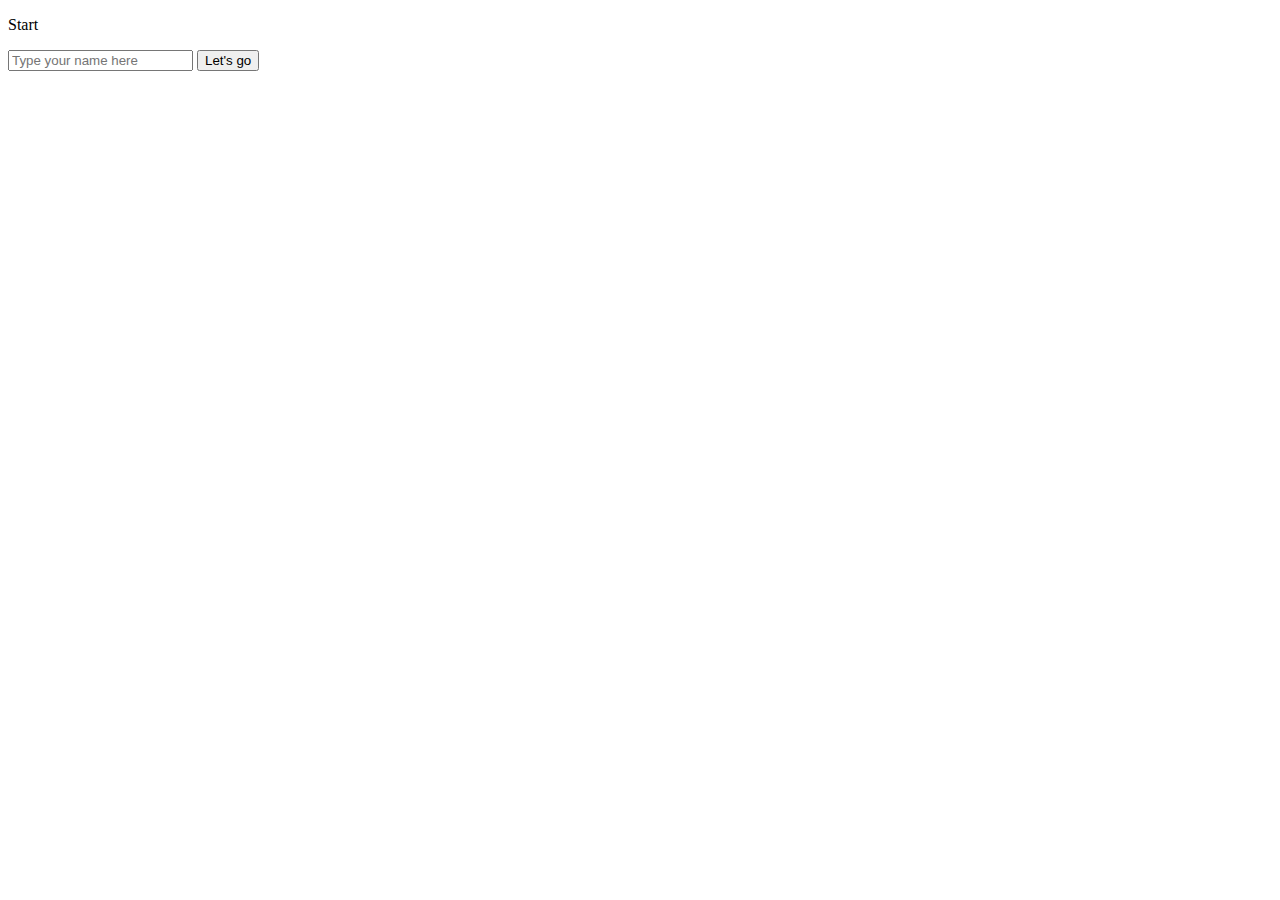
==== index.html @ 32b76308 "test" ====
<!DOCTYPE html>
<html lang="en">
<head>
    <meta charset="UTF-8">
    <meta http-equiv="X-UA-Compatible" content="IE=edge">
    <meta name="viewport" content="width=device-width, initial-scale=1.0">
    <title>Design app</title>
    <link rel="stylesheet" href="css/style.css">
</head>
<body>
    <header>
        <p>Start</p>
    </header>

    <div class="flex-parent">
        <div class="logo">     
        </div>
        
        
        <form class="frontpage-form" action="list.php?p=exercise">
            <input type="text" placeholder="Type your name here" class="name-input">
            <input type="submit" value="Let's go"  class="main-button">
        </form>
    </div><!-- flex parent -->


</body>
</html>
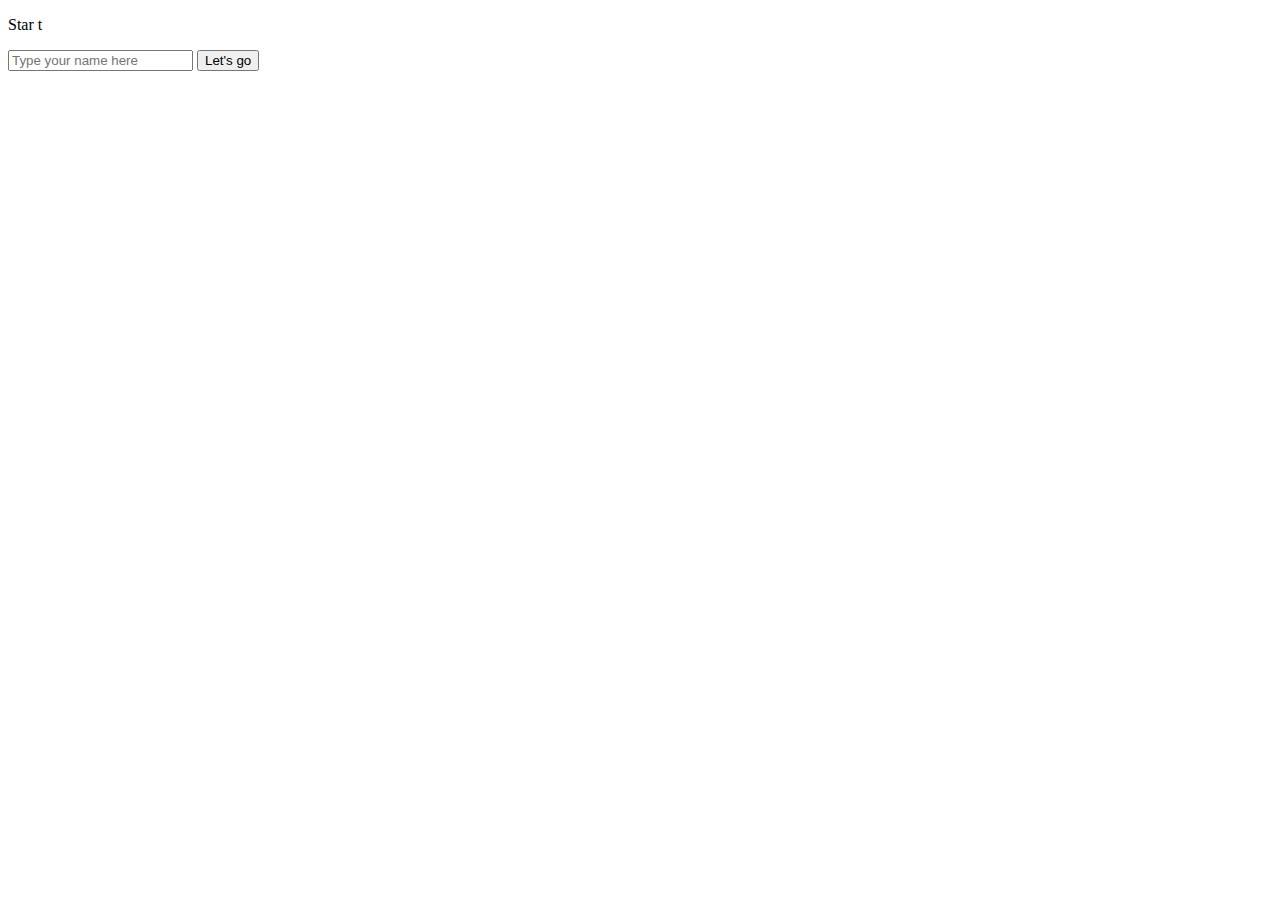
==== commit fae9ffca: "added images" ====
--- a/index.html
+++ b/index.html
@@ -9,13 +9,13 @@
 </head>
 <body>
     <header>
-        <p>Start</p>
+        <p>Star t</p>
     </header>
 
     <div class="flex-parent">
         <div class="logo">     
         </div>
-        
+
         
         <form class="frontpage-form" action="list.php?p=exercise">
             <input type="text" placeholder="Type your name here" class="name-input">
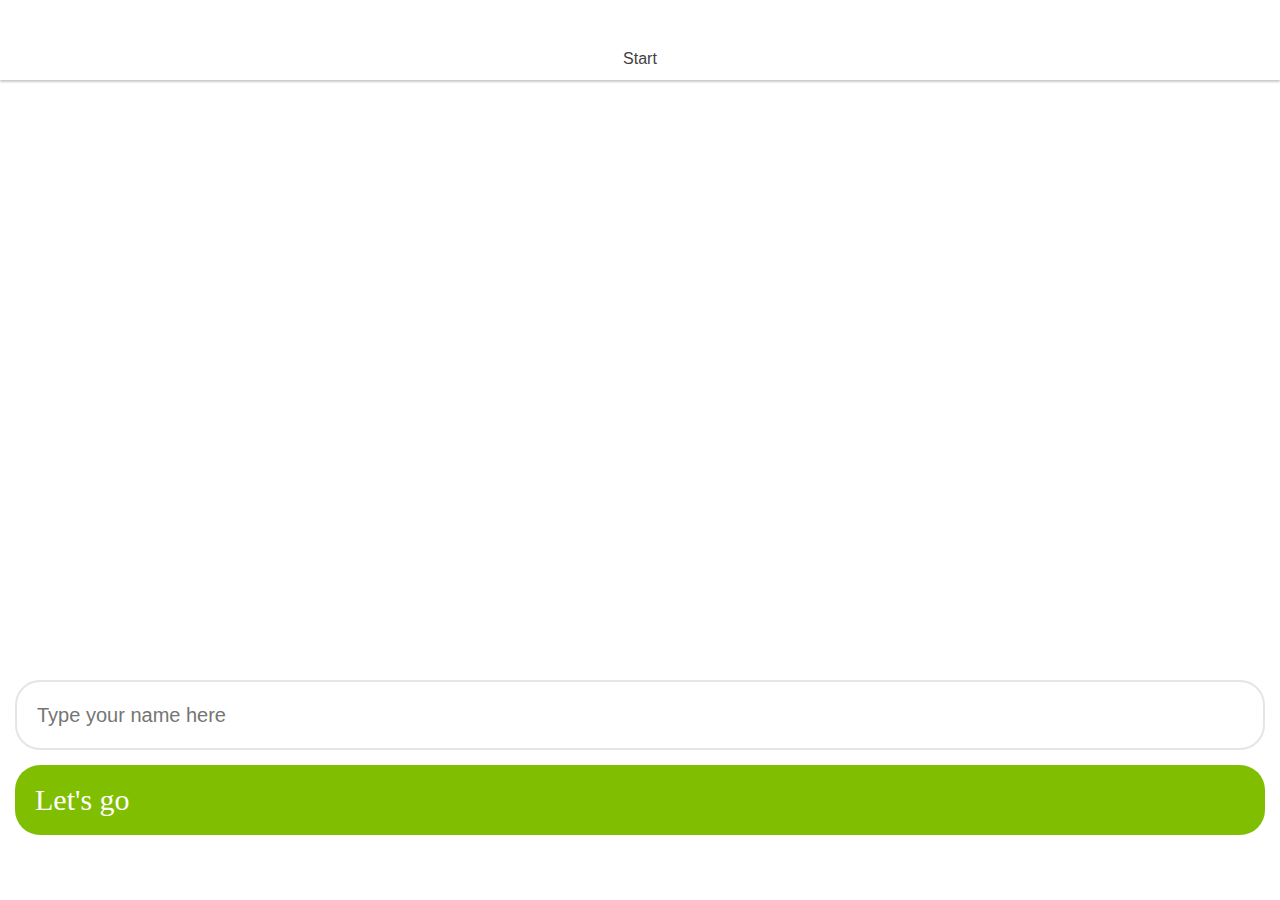
==== commit 26e4fdb6: "merge" ====
--- a/index.html
+++ b/index.html
@@ -9,13 +9,12 @@
 </head>
 <body>
     <header>
-        <p>Star t</p>
+        <p>Start</p>
     </header>
 
     <div class="flex-parent">
         <div class="logo">     
         </div>
-
         
         <form class="frontpage-form" action="list.php?p=exercise">
             <input type="text" placeholder="Type your name here" class="name-input">
--- a/css/style.css
+++ b/css/style.css
@@ -0,0 +1,233 @@
+@font-face {
+    font-family: 'HitandRun!-Regular';
+    src: url('fonts/HitandRun!-Regular.eot');
+    src: url('fonts/HitandRun!-Regular.eot?#iefix') format('embedded-opentype'),
+         url('fonts/HitandRun!-Regular.svg#HitandRun!-Regular') format('svg'),
+         url('fonts/HitandRun!-Regular.ttf') format('truetype'),
+         url('fonts/HitandRun!-Regular.woff') format('woff'),
+         url('fonts/HitandRun!-Regular.woff2') format('woff2');
+    font-weight: normal;
+    font-style: normal;
+  }
+
+html::-webkit-scrollbar {
+    display: none;
+  }
+
+  
+
+h1,h2,h3,h4,h5,h6 {
+    text-shadow: none;
+    margin-top:2em;
+    margin-bottom:0.5em;
+}
+
+.wrapper {
+    padding:10px;
+}
+
+* {
+    padding:0;
+    margin:0;
+    box-sizing: border-box;
+    font-family: Arial, Helvetica, sans-serif;
+}
+
+
+
+header {
+    height:80px;
+    box-shadow: 0px 2px 2px rgb(202, 202, 202);
+    text-align:center;
+    padding-top:50px;
+    position: sticky;
+    top:0;
+    background:white;
+}
+
+header p {
+    color:rgb(63, 63, 63);
+}
+
+
+
+
+.scroll-vertical {
+    overflow-y:scroll;
+    display:flex;
+    margin:0 -10px;
+    padding-right:50px;
+}
+
+
+.scroll-vertical::-webkit-scrollbar {
+    display: none;
+  }
+
+
+.list-grid {
+    display: grid;
+    grid-template-columns: 1fr 1fr;
+    row-gap: 10px;
+    column-gap: 10px;
+}
+
+.large-card {
+    min-width:88vw;
+    height:200px;
+    background-color: #71726e;
+    margin-left:10px;
+    border-radius:15px;
+}
+
+.large-card:last-child {
+    min-width:20px;
+    background:none;
+}
+
+.small-card {
+    height:150px;
+    background-color: #71726e;
+    border-radius:15px;
+
+}
+
+nav {
+    width:70vw;
+    box-shadow: 0px 4px 10px 2px rgba(0, 0, 0, 0.2);
+    border:1px solid white;
+    height: 90px;
+    border-radius: 25px;
+    background:whitesmoke;
+    margin:0 auto;
+
+    pointer-events:all;
+}
+
+nav ul {
+    display:flex;
+    list-style:none;
+    justify-content: space-evenly;
+    align-items: center;
+    height: 100%;
+}
+.outer-nav-bottom {
+    pointer-events: none;
+    position:fixed;
+    bottom:5vh;
+    width:100%;
+}
+.logo {
+    background-image: url('img/logo2.png') ;
+    margin: 50px auto 0 auto;
+    width:300px;
+    height:300px;
+    background-size:cover;
+
+}
+
+.flex-parent {
+    display:flex;
+    flex-direction: column;
+}
+
+/* body{
+    background-image: url('img/logo2.png') ;
+    background-repeat:no-repeat;
+    background-attachment:fixed;
+    background-position: center center;
+    background-size: auto auto;
+    margin-left: 0;
+    margin-right: 0;
+    -webkit-background-size: cover;
+-moz-background-size: cover;
+-o-background-size: cover;
+background-size: cover
+} */
+
+/* #E5E5E5 */ 
+.name-input {
+    border: 2px solid #E5E5E5;
+    margin-top: 50px;
+    width: 100%;
+    height: 70px;
+    border-radius: 25px;
+    padding: 20px;
+    font-size: 20px;
+}
+input:focus, textarea:focus, select:focus{
+    outline: none;
+}
+.main-button{
+    border-radius: 25px;
+    width: 100%;
+    height: 70px;
+    border:0;
+    background-color: #7fbe00 ;
+    color: white;
+    font-size: 30px;
+    text-align: left;
+    font-family: 'HitandRun!-Regular';
+    padding: 20px;
+    line-height: 0px;
+    margin-top: 15px;
+
+
+}
+
+.frontpage-form {
+    width:100%;
+    position: absolute;
+    bottom: 50px;
+    padding:15px;
+
+}
+
+/* SESSION */
+/*_____________ */
+
+.video-box {
+    width:100%;
+    height:auto;
+    box-shadow: 0px 3px 6px  rgba(0, 0, 0, 0.4);
+    border-radius:5px;
+}
+
+.video-box video {
+    width:100%;
+    height:auto;
+    border-radius: 5px 5px 0 0;
+}
+
+.video-box .session-info {
+    display:flex;
+    justify-content: space-between;
+    padding:10px;
+}
+
+.video-box .session-info p {
+
+    font-family: 'HitandRun!-Regular';
+}
+
+.current-session-stats {
+    display:flex;
+    flex-direction: column;
+    width:100%;
+    height:auto;
+    margin-top:5vh;
+}
+
+.current-session-stats .pulse, .current-session-stats .calories  {
+    width:100%;
+    height:10vh;
+    background:#71726e;
+    margin-bottom:2vh;
+    border-radius: 10px;
+}
+
+.current-session-stats .pulse {
+    background:#D8072F;
+    color:white;
+    display:flex;
+}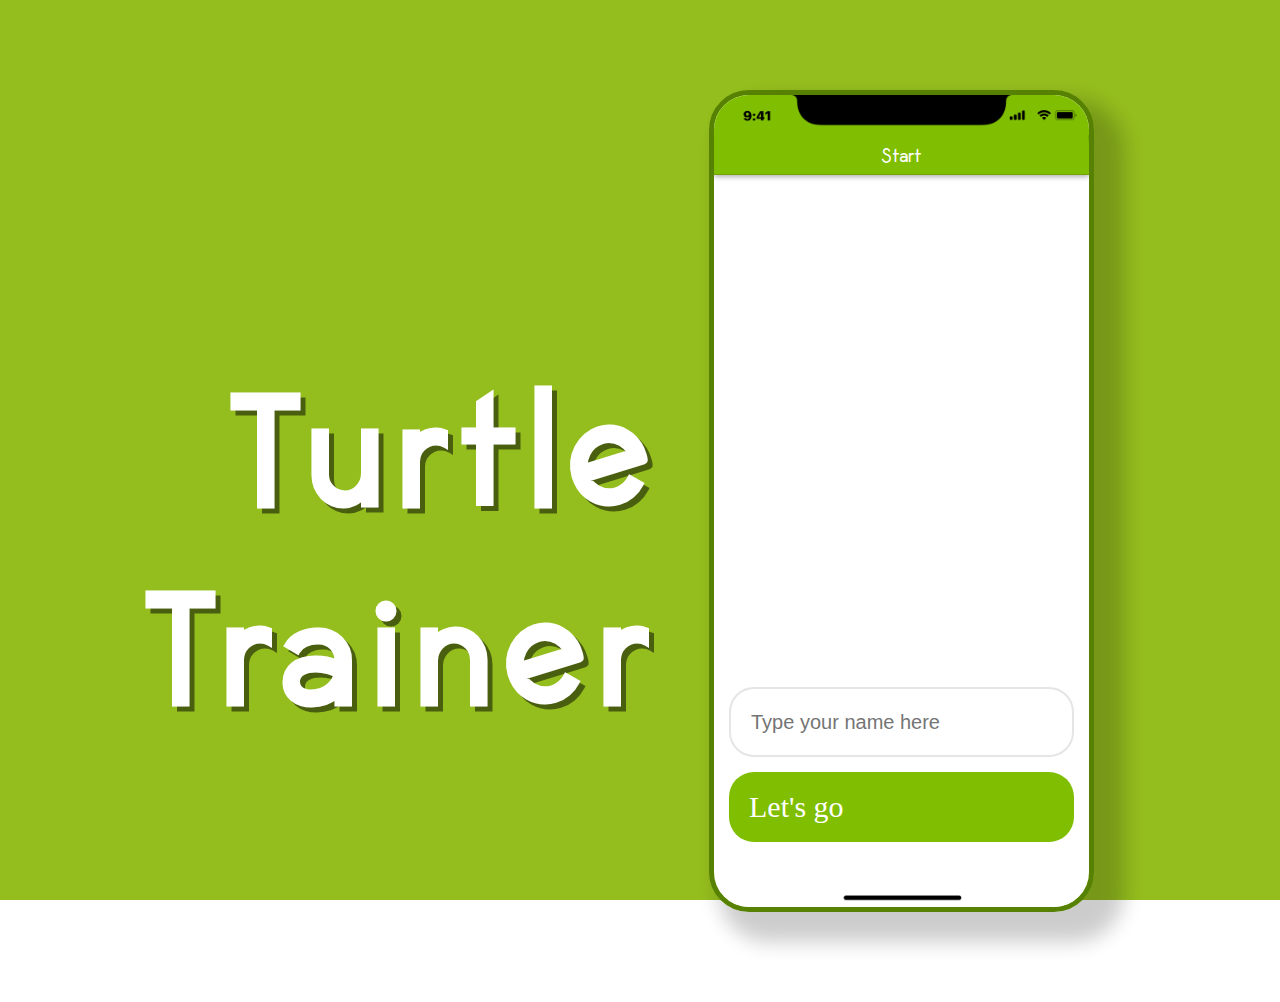
==== commit 853718f9: "Merge c74e3aeaa7dd046b7a1c303fe342ce9d6fad307a into 83ef595f0a156d9100663172afd64a5df1efb3a0" ====
--- a/index.html
+++ b/index.html
@@ -4,24 +4,19 @@
     <meta charset="UTF-8">
     <meta http-equiv="X-UA-Compatible" content="IE=edge">
     <meta name="viewport" content="width=device-width, initial-scale=1.0">
-    <title>Design app</title>
     <link rel="stylesheet" href="css/style.css">
+    <title>Document</title>
 </head>
 <body>
-    <header>
-        <p>Start</p>
-    </header>
-
-    <div class="flex-parent">
-        <div class="logo">     
+    <div class="cover">
+        <div class="showcase">
+            <div>
+            <h1>
+                Turtle Trainer
+            </h1>
+            </div>
+        <iframe src="start.html" frameborder=""></iframe>
         </div>
-        
-        <form class="frontpage-form" action="list.php?p=exercise">
-            <input type="text" placeholder="Type your name here" class="name-input">
-            <input type="submit" value="Let's go"  class="main-button">
-        </form>
-    </div><!-- flex parent -->
-
-
+    </div>
 </body>
 </html>--- a/css/style.css
+++ b/css/style.css
@@ -10,20 +10,80 @@
     font-style: normal;
   }
 
+  @font-face {
+    font-family: 'Maxim Sans';
+    src: url('fonts/MaximSansRegular.woff2') format('woff2'),
+        url('fonts/MaximSansRegular.woff') format('woff');
+    font-weight: normal;
+    font-style: normal;
+    font-display: swap;
+}
+
+
 html::-webkit-scrollbar {
     display: none;
   }
+.cover {
+width:100%;
+height:100%;
+background-color: #94bd1e;
+position: absolute;
+top:0px;
+left:0px;
+}
+
+.showcase {
+    display:grid;
+    width:1000px;
+    margin: 0 auto;
+    grid-template-columns: 1fr 1fr;
+
+}
+
+.showcase div {
+    text-align: right;
+    display:flex;
+    align-items: center;
+}
+
+body {
+    background: white;
+}
+
+.overlay {
+    position:fixed;
+    pointer-events: none;
+    background: url(img/iphone_overlay.png);
+    background-size: cover;
+    top:0;
+    left:0;
+    width:100%;
+    height:100%;
+    z-index: 6;
+}
 
   
 
 h1,h2,h3,h4,h5,h6 {
     text-shadow: none;
-    margin-top:2em;
+    -webkit-font-smoothing: antialiased;
+    -moz-osx-font-smoothing: grayscale;
+    text-rendering: optimizeLegibility;
+    letter-spacing: 0.05em;
+    font-family: 'Maxim Sans';
+    margin-top:1.2em;
     margin-bottom:0.5em;
 }
 
+
+h1 {
+    font-size: 10em;
+    color:white;
+    text-shadow: 5px 5px 0px rgba(0, 0, 0, 0.5);
+}
 .wrapper {
-    padding:10px;
+    padding:0 10px;
+    padding-bottom:20px;
 }
 
 * {
@@ -33,29 +93,145 @@
     font-family: Arial, Helvetica, sans-serif;
 }
 
-
+html {
+}
+
+.text {
+    height: 100%;
+    width: 100%;
+    position: absolute;
+    top: 0;
+    left: 0;
+    z-index: 2;
+    padding: 10px;
+  }
+   
+  .mind {
+    font-size: 20px;
+  }
+  .small-card span {
+    font-size: 50px;
+  }
+  .span {
+    margin-top: 60px;
+  }
+
+.mindfulness {
+    background-image: url(img/sunset.jpeg);
+  }
+  .distance {
+    background-image: url(img/run-road.jpeg);
+  }
+  .diet {
+    background-image: url(img/strong.jpeg);
+  }
+  .motivation {
+    background-image: url(img/forest-walk.jpeg);
+  }
+  .health {
+    background-image: url(img/yoga.jpeg);
+  }
+  .goals {
+    background-image: url(img/plank.jpeg);
+  }
+   
+  .background {
+    background-position-x: center;
+    background-position-y: center;
+    background-size: cover;
+    opacity: 0.3;
+    height: 100%;
+    width: 100%;
+    position: absolute;
+    top: 0;
+    left: 0;
+  }
+   
+
+body iframe {
+    width:375px;
+    height:812px;
+    margin:10vh auto;
+    display:block;
+    box-shadow: 20px 20px 20px 10px rgba(0, 0, 0, 0.20);
+    border-radius: 40px;
+    border:5px solid #578102;
+    
+    box-sizing: content-box;
+}
 
 header {
+    display:grid;
+    grid-template-columns:1fr 1fr 1fr;
     height:80px;
-    box-shadow: 0px 2px 2px rgb(202, 202, 202);
+    box-shadow: 0px 2px 5px rgba(0, 0, 0, 0.3);
     text-align:center;
-    padding-top:50px;
+    padding-top:40px;
     position: sticky;
     top:0;
-    background:white;
+    z-index: 5;
+    background:#7fbe00;
+    color:white;
+    border-bottom:1px solid #6fa404;
+    font-size: 1.2em;
+}
+
+header p:first-child.no-bg {
+    background: none;
+}
+
+header p:first-child {
+    background: url(img/back3.svg) no-repeat;
+    background-position-y: center;
+    padding-left:30px;
+
+    text-align: left;
 }
 
 header p {
-    color:rgb(63, 63, 63);
-}
-
+    color:white;
+    text-align: center;
+    padding-top:9px;
+
+    font-family: 'Maxim Sans';
+}
+
+header p a {
+    color:white;
+    text-decoration: none;
+}
+
+.box-shadow-2 {
+    box-shadow:0px 3px 6px rgba(0, 0, 0, 0.4);
+}
+
+.maskot {
+    width:100%;
+    max-width: 355px;
+    min-height: 80px;
+    background: url(img/maskot.png) no-repeat;
+    background-position-x: left;
+    background-position-y: center;
+    position:relative;
+    margin-top:20px;
+    background-size: cover;
+}
+.maskot p {
+    position: absolute;
+    left:120px;
+    width:240px;
+    font-family: 'Maxim Sans';
+    padding:15px;
+}
 
 
 
 .scroll-vertical {
     overflow-y:scroll;
-    display:flex;
-    margin:0 -10px;
+    overflow-x: visible;
+    display:flex;
+    padding: 10px 0;
+    margin: -10px -10px;
     padding-right:50px;
 }
 
@@ -78,29 +254,26 @@
     background-color: #71726e;
     margin-left:10px;
     border-radius:15px;
-}
-
-.large-card:last-child {
-    min-width:20px;
-    background:none;
-}
+    overflow:hidden;
+}
+
+
 
 .small-card {
     height:150px;
     background-color: #71726e;
     border-radius:15px;
+    overflow:hidden;
 
 }
 
 nav {
-    width:70vw;
-    box-shadow: 0px 4px 10px 2px rgba(0, 0, 0, 0.2);
+    width:100%;
     border:1px solid white;
-    height: 90px;
-    border-radius: 25px;
+    padding-bottom:30px;
+    padding-top:10px;
     background:whitesmoke;
     margin:0 auto;
-
     pointer-events:all;
 }
 
@@ -111,17 +284,36 @@
     align-items: center;
     height: 100%;
 }
+
+nav ul a li img {
+    width:100%;
+    height:100%;
+}
+
+nav ul li.active {
+    width:50px;
+    height:50px;
+
+    border-radius:50%;
+    align-items: center;
+    justify-content: center;
+    background:#7fbe00;
+    display:flex;
+    padding:5px;
+}
+
 .outer-nav-bottom {
     pointer-events: none;
-    position:fixed;
-    bottom:5vh;
-    width:100%;
+    position:sticky;
+    bottom:0vh;
+    width:100%;
+    z-index: 5;
 }
 .logo {
     background-image: url('img/logo2.png') ;
     margin: 50px auto 0 auto;
     width:300px;
-    height:300px;
+    height:350px;
     background-size:cover;
 
 }
@@ -131,19 +323,7 @@
     flex-direction: column;
 }
 
-/* body{
-    background-image: url('img/logo2.png') ;
-    background-repeat:no-repeat;
-    background-attachment:fixed;
-    background-position: center center;
-    background-size: auto auto;
-    margin-left: 0;
-    margin-right: 0;
-    -webkit-background-size: cover;
--moz-background-size: cover;
--o-background-size: cover;
-background-size: cover
-} */
+
 
 /* #E5E5E5 */ 
 .name-input {
@@ -189,7 +369,6 @@
 .video-box {
     width:100%;
     height:auto;
-    box-shadow: 0px 3px 6px  rgba(0, 0, 0, 0.4);
     border-radius:5px;
 }
 
@@ -207,7 +386,7 @@
 
 .video-box .session-info p {
 
-    font-family: 'HitandRun!-Regular';
+    font-family: 'Maxim Sans';
 }
 
 .current-session-stats {
@@ -215,9 +394,13 @@
     flex-direction: column;
     width:100%;
     height:auto;
-    margin-top:5vh;
-}
-
+    margin-top:2em;
+    
+}
+
+.current-session-stats > div {
+    /* border: 1px solid rgb(134, 134, 134); */
+}
 .current-session-stats .pulse, .current-session-stats .calories  {
     width:100%;
     height:10vh;
@@ -230,4 +413,84 @@
     background:#D8072F;
     color:white;
     display:flex;
-}+    justify-content: space-between;
+    padding:10px;
+    align-items: center;
+}
+
+
+.current-session-stats .calories {
+    background:#7fbe00;
+    color:white;
+    display:flex;
+    justify-content: space-between;
+    padding:10px;
+    align-items: center;
+}
+
+.current-session-stats div p:first-child {
+    font-size: 2.0em;
+}
+.current-session-stats div {
+    text-align: center;
+    padding:0 5px;
+
+}
+
+
+.current-session-stats div p {
+ 
+    font-family: 'Maxim Sans';
+}
+
+.current-session-stats div img {
+    height:100%;
+    width:auto;
+}
+
+.box-shadow {
+    box-shadow: 0px 3px 18px  rgba(0, 0, 0, 0.20);
+}
+
+
+.small-card a{
+    display: block;
+    height: 175px;
+    overflow: hidden;
+    position: relative; 
+}
+
+.small-card img{
+   position: absolute;
+    top: 50%;
+    left: 0;
+    transform: translateY(-50%);
+    float: left;
+    width:  100%;
+    height: 100%;
+    object-fit: cover;
+    
+}
+
+.small-card h3{
+    color: white;
+    margin-left: 7px;
+    justify-content: center;
+    margin-top: 120px;
+    position: absolute;
+}
+
+img{
+    width: 100%;
+    
+}
+
+.large-card {
+    width:100%;
+    height:200px;
+    background-color: #71726e;
+    border-radius:15px;
+}
+
+.large-card:last-child {
+}
